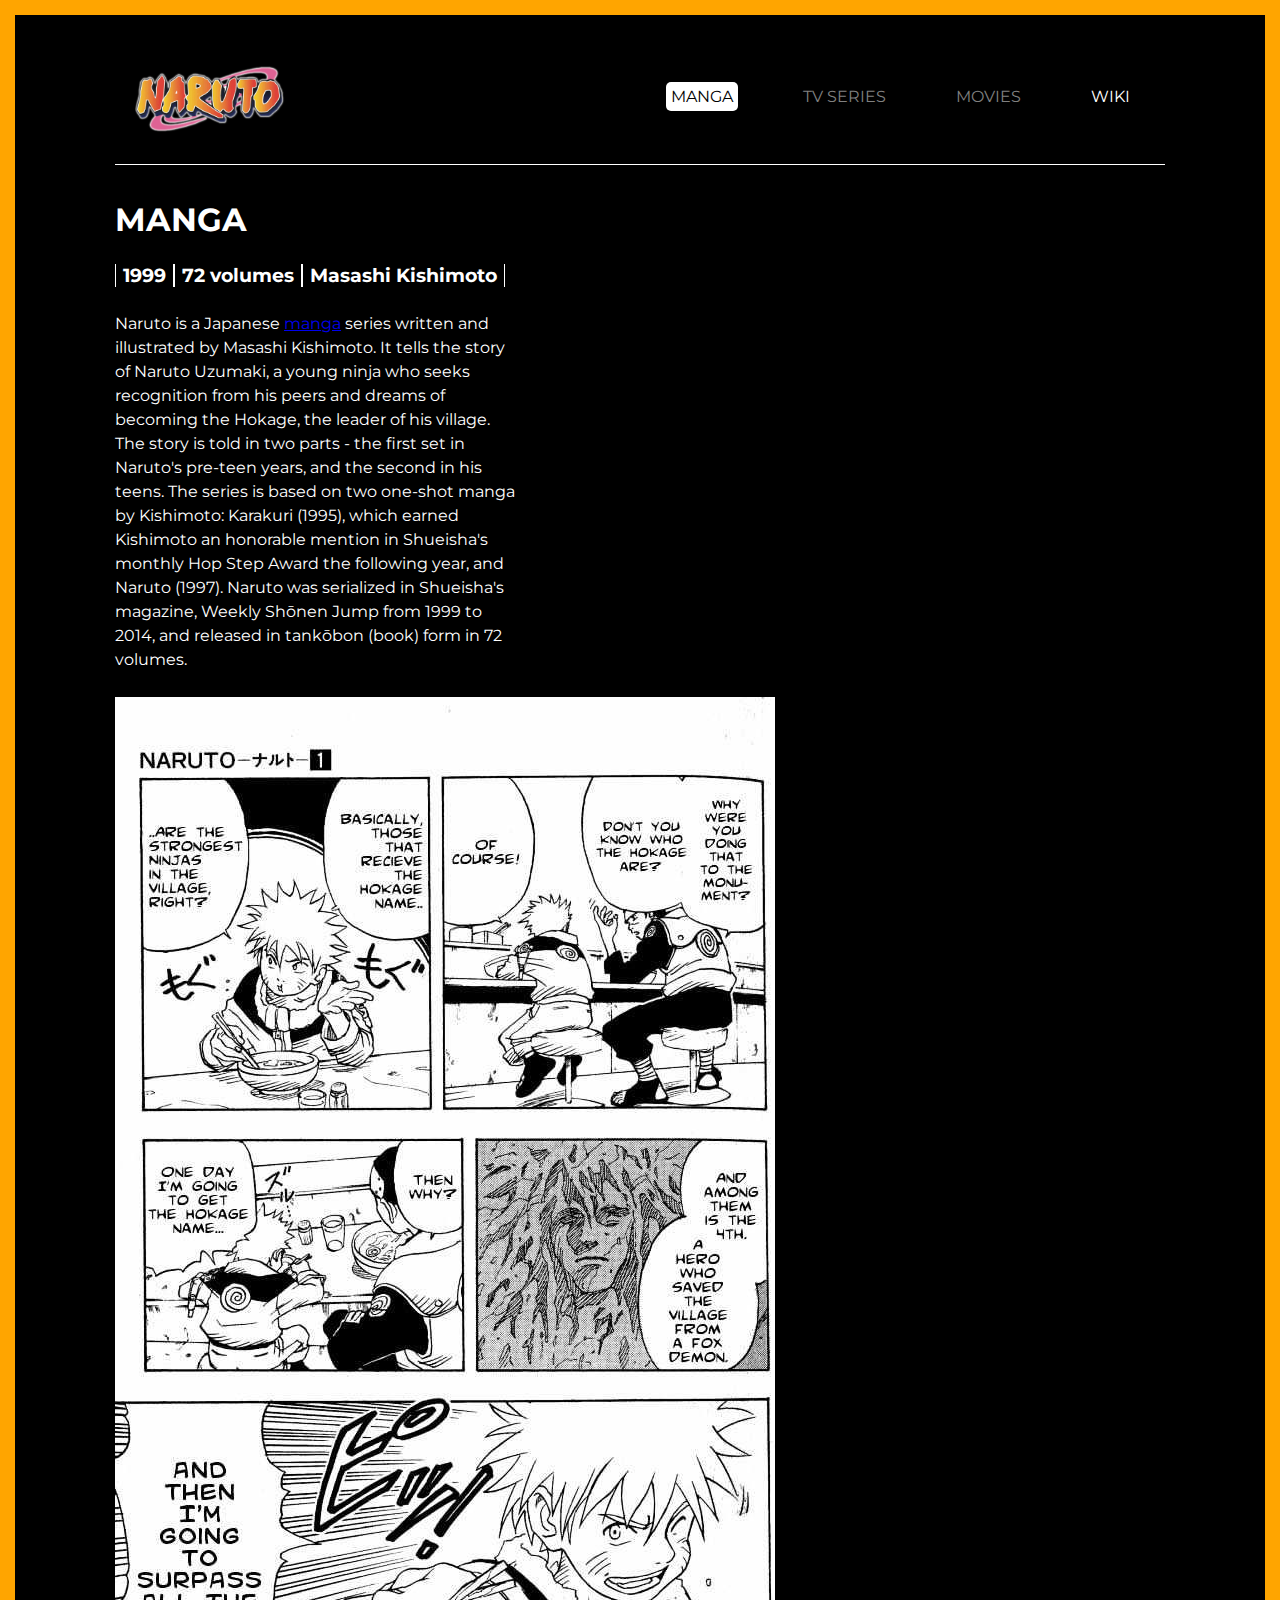
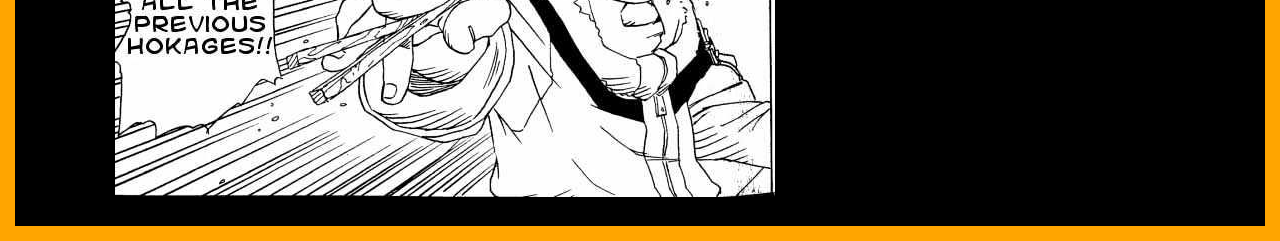
==== pages/index.html @ 5c50e511 "Implemented the navigation and logo header, implementing body content" ====
<!DOCTYPE html>
<html lang="en">
  <head>
    <meta charset="UTF-8" />
    <meta http-equiv="X-UA-Compatible" content="IE=edge" />
    <meta name="viewport" content="width=device-width, initial-scale=1.0" />
    <title>Document</title>
    <link rel="stylesheet" href="/styles/index.css" />
    <link rel="preconnect" href="https://fonts.googleapis.com" />
    <link rel="preconnect" href="https://fonts.gstatic.com" crossorigin />
    <link
      href="https://fonts.googleapis.com/css2?family=Montserrat&display=swap"
      rel="stylesheet"
    />
  </head>
  <body>
    <div id="main">
      <div id="navigation_row">
        <img id="logo" src="/pictures/naruto_logo.png" alt="logo" />
        <div id="navigation_items">
          <a href="index.html" class="navigation_item" id="nav_current"
            >MANGA</a
          >
          <a href="" class="navigation_item">TV SERIES</a>
          <a href="" class="navigation_item">MOVIES</a>
          <a
            href="https://naruto.fandom.com/wiki/Narutopedia"
            target="_blank"
            class="navigation_item"
            >WIKI</a
          >
        </div>
      </div>
      <div id="content">
        <h1>MANGA</h1>
        <div class="content_info">
          <h3>1999</h3>
          <h3>72 volumes</h3>
          <h3>Masashi Kishimoto</h3>
        </div>
        <div class="content_body">
          <p>
            Naruto is a Japanese
            <a href="https://en.wikipedia.org/wiki/Manga" target="_blank"
              >manga</a
            >
            series written and illustrated by Masashi Kishimoto. It tells the
            story of Naruto Uzumaki, a young ninja who seeks recognition from
            his peers and dreams of becoming the Hokage, the leader of his
            village. The story is told in two parts - the first set in Naruto's
            pre-teen years, and the second in his teens. The series is based on
            two one-shot manga by Kishimoto: Karakuri (1995), which earned
            Kishimoto an honorable mention in Shueisha's monthly Hop Step Award
            the following year, and Naruto (1997). Naruto was serialized in
            Shueisha's magazine, Weekly Shōnen Jump from 1999 to 2014, and
            released in tankōbon (book) form in 72 volumes.
          </p>
        </div>
        <img src="/pictures/manga_page.jpg" alt="Manga page" />
      </div>
    </div>
  </body>
</html>
---- styles/index.css ----
*{
    margin: 0;
    padding: 0;
}

body{
    background-color: black;
    border-style: solid;
    border-color: orange;
    border-width: 15px;
}

#main{
    margin: 2% 8%;
    display: flex;
    flex-direction: column;
}

#navigation_row{
    display: flex;
    flex-direction: row;
    justify-content: space-between;
    margin: 10px 0px;
    padding-bottom: 20px;
    border-bottom: thin solid white;
}

#logo{
    width: 150px;
    margin: 0px 0px 0px 20px;
}

#navigation_items{
    display: flex;
    flex-direction: row;
    align-items: center;
}

.navigation_item{
    font-family: 'Montserrat', sans-serif;
    color: white;
    margin: 0px 30px;
    padding: 5px;
    text-decoration: none;
}

.navigation_item:hover{
    font-family: 'Montserrat', sans-serif;
    width: fit-content;
    height: fit-content;
    color: black;
    background-color: white;
    border-radius: 5px;
}

.navigation_item:active{
    font-family: 'Montserrat', sans-serif;
    width: fit-content;
    height: fit-content;
    color: black;
    background-color: white;
    border-radius: 5px;
}

#nav_current{
    font-family: 'Montserrat', sans-serif;
    width: fit-content;
    height: fit-content;
    color: black;
    background-color: white;
    border-radius: 5px;
}

h1{
    margin: 25px 0px;
    font-weight: bolder;
    font-family: 'Montserrat', sans-serif;
    color: white;
}

p{
    color: white;
    font-family: 'Montserrat', sans-serif;
}

.content{
    display: flex;
    flex-direction: column;
}

.content_info{
    display: flex;
    flex-direction: row;
}

h3{
    font-family: 'Montserrat', sans-serif;
    font-weight: bold;
    color: white;
    padding: 0px 7px;
    border-left: thin white solid;
    border-right: thin white solid;
}

.content_body{
    line-height: 1.5;
    margin: 25px 0px;
    inline-size: 400px;
    overflow: visible;
    word-wrap: break-word;
    hyphens: manual;
}

a:visited{
    color: gray;
}
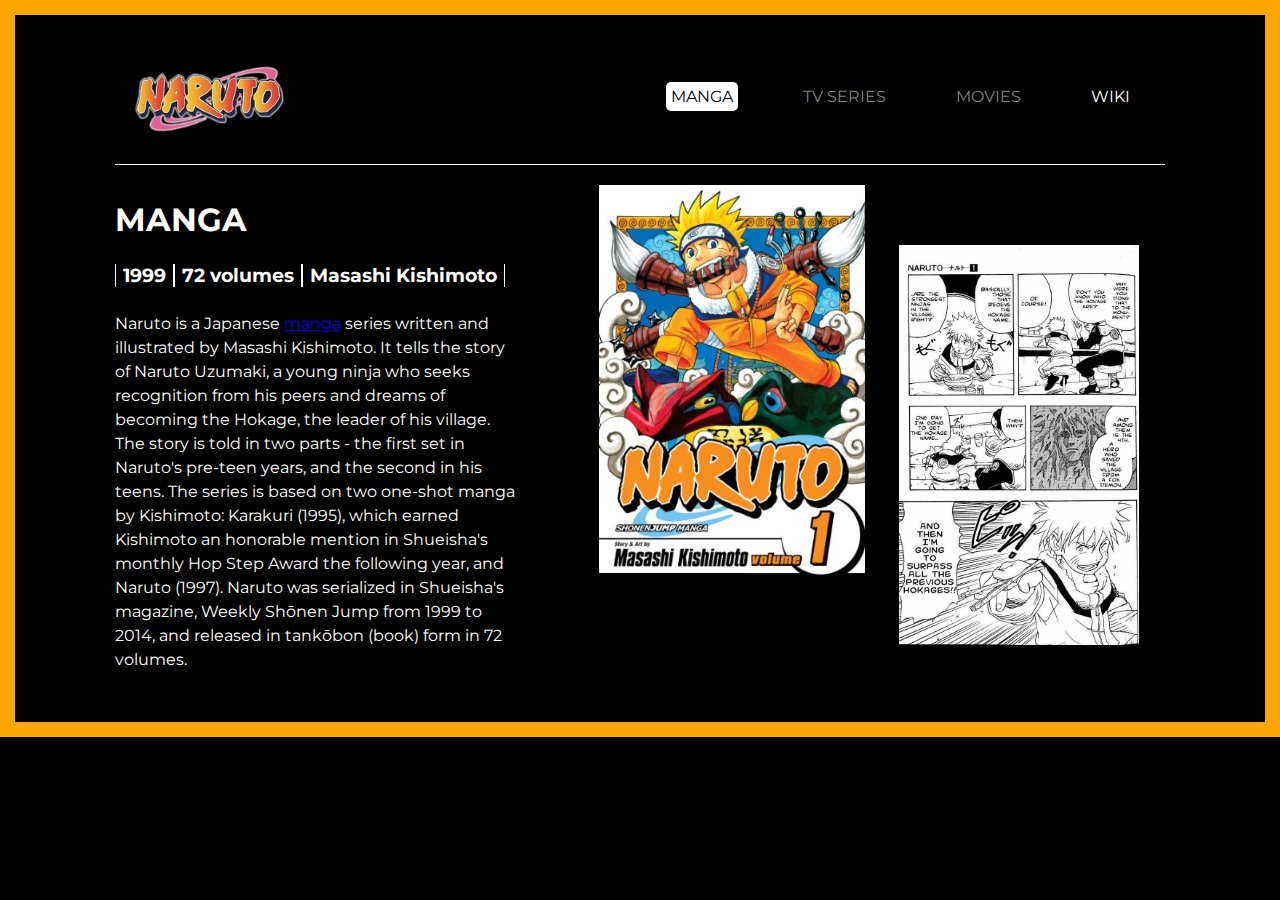
==== commit f0671e5e: "Finished content part of the page" ====
--- a/pages/index.html
+++ b/pages/index.html
@@ -32,31 +32,46 @@
         </div>
       </div>
       <div id="content">
-        <h1>MANGA</h1>
-        <div class="content_info">
-          <h3>1999</h3>
-          <h3>72 volumes</h3>
-          <h3>Masashi Kishimoto</h3>
+        <div id="content_info">
+          <h1>MANGA</h1>
+          <div class="content_quick_info">
+            <h3>1999</h3>
+            <h3>72 volumes</h3>
+            <h3>Masashi Kishimoto</h3>
+          </div>
+          <div class="content_full">
+            <p>
+              Naruto is a Japanese
+              <a href="https://en.wikipedia.org/wiki/Manga" target="_blank"
+                >manga</a
+              >
+              series written and illustrated by Masashi Kishimoto. It tells the
+              story of Naruto Uzumaki, a young ninja who seeks recognition from
+              his peers and dreams of becoming the Hokage, the leader of his
+              village. The story is told in two parts - the first set in
+              Naruto's pre-teen years, and the second in his teens. The series
+              is based on two one-shot manga by Kishimoto: Karakuri (1995),
+              which earned Kishimoto an honorable mention in Shueisha's monthly
+              Hop Step Award the following year, and Naruto (1997). Naruto was
+              serialized in Shueisha's magazine, Weekly Shōnen Jump from 1999 to
+              2014, and released in tankōbon (book) form in 72 volumes.
+            </p>
+          </div>
         </div>
-        <div class="content_body">
-          <p>
-            Naruto is a Japanese
-            <a href="https://en.wikipedia.org/wiki/Manga" target="_blank"
-              >manga</a
-            >
-            series written and illustrated by Masashi Kishimoto. It tells the
-            story of Naruto Uzumaki, a young ninja who seeks recognition from
-            his peers and dreams of becoming the Hokage, the leader of his
-            village. The story is told in two parts - the first set in Naruto's
-            pre-teen years, and the second in his teens. The series is based on
-            two one-shot manga by Kishimoto: Karakuri (1995), which earned
-            Kishimoto an honorable mention in Shueisha's monthly Hop Step Award
-            the following year, and Naruto (1997). Naruto was serialized in
-            Shueisha's magazine, Weekly Shōnen Jump from 1999 to 2014, and
-            released in tankōbon (book) form in 72 volumes.
-          </p>
+        <div id="container">
+          <img
+            id="img1"
+            src="/pictures/manga_page.jpg"
+            alt="Manga page"
+            style="max-height: 400px"
+          />
+          <img
+            id="img2"
+            src="/pictures/manga_cover.jpg"
+            alt="Manga cover page"
+            style="max-height: 400px"
+          />
         </div>
-        <img src="/pictures/manga_page.jpg" alt="Manga page" />
       </div>
     </div>
   </body>
--- a/styles/index.css
+++ b/styles/index.css
@@ -83,12 +83,17 @@
     font-family: 'Montserrat', sans-serif;
 }
 
-.content{
+#content{
+    display: flex;
+    flex-direction: row;
+}
+
+.content_info{
     display: flex;
     flex-direction: column;
 }
 
-.content_info{
+.content_quick_info{
     display: flex;
     flex-direction: row;
 }
@@ -102,7 +107,7 @@
     border-right: thin white solid;
 }
 
-.content_body{
+.content_full{
     line-height: 1.5;
     margin: 25px 0px;
     inline-size: 400px;
@@ -115,6 +120,27 @@
     color: gray;
 }
 
+#container{
+    position: relative;
+    margin: 1% 8%;
+}
+
+#img1{
+    position: absolute;
+    z-index: 2;
+    top: 12%;
+    left: 300px;
+}
+
+#img2{
+    position: absolute;
+    z-index: 1;
+    top: 0;
+    left: 0;
+}
 
 
 
+
+
+
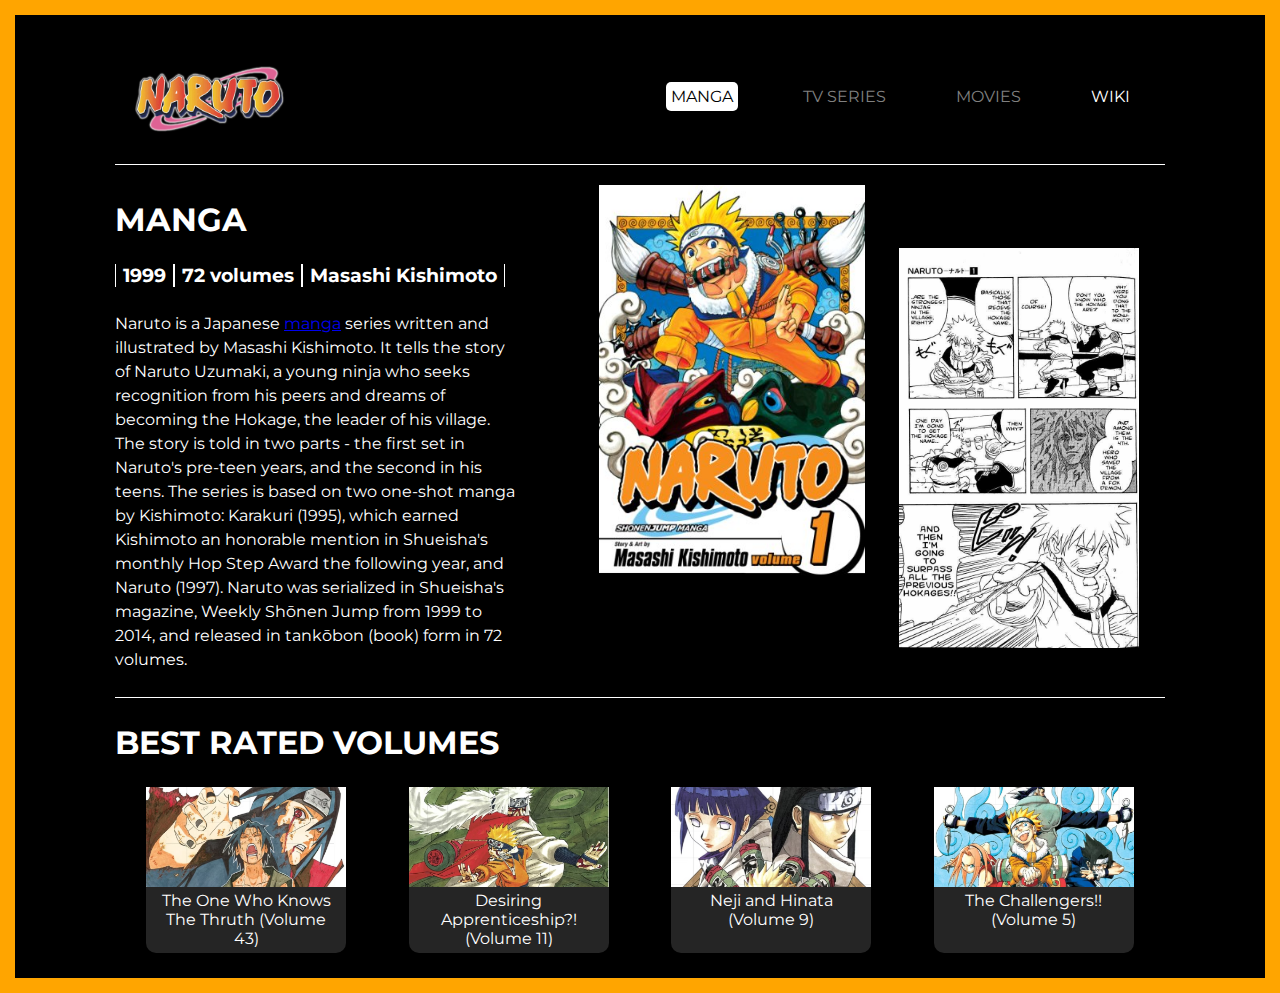
==== commit d268440b: "Finished best volumes section, whole manga page is implemented" ====
--- a/pages/index.html
+++ b/pages/index.html
@@ -73,6 +73,55 @@
           />
         </div>
       </div>
+      <div id="additional">
+        <h1>BEST RATED VOLUMES</h1>
+        <div id="additional_row">
+          <div class="volume_info">
+            <a
+              href="https://naruto.fandom.com/wiki/The_One_Who_Knows_the_Truth_(volume)"
+              target="_blank"
+              ><img
+                class="volume_img"
+                src="/pictures/top_volume1.avif"
+                alt="Top volume"
+            /></a>
+            <p class="volume_title">The One Who Knows The Thruth (Volume 43)</p>
+          </div>
+          <div class="volume_info">
+            <a
+              href="https://naruto.fandom.com/wiki/Desiring_Apprenticeship%3F!_(volume)"
+              target="_blank"
+              ><img
+                class="volume_img"
+                src="/pictures/top_volume2.avif"
+                alt="Top volume"
+            /></a>
+            <p class="volume_title">Desiring Apprenticeship?! (Volume 11)</p>
+          </div>
+          <div class="volume_info">
+            <a
+              href="https://naruto.fandom.com/wiki/Neji_and_Hinata_(volume)"
+              target="_blank"
+              ><img
+                class="volume_img"
+                src="/pictures/top_volume3.avif"
+                alt="Top volume"
+            /></a>
+            <p class="volume_title">Neji and Hinata (Volume 9)</p>
+          </div>
+          <div class="volume_info">
+            <a
+              href="https://naruto.fandom.com/wiki/The_Challengers!!_(volume)"
+              target="_blank"
+              ><img
+                class="volume_img"
+                src="/pictures/top_volume4.avif"
+                alt="Top volume"
+            /></a>
+            <p class="volume_title">The Challengers!! (Volume 5)</p>
+          </div>
+        </div>
+      </div>
     </div>
   </body>
 </html>
--- a/styles/index.css
+++ b/styles/index.css
@@ -86,6 +86,7 @@
 #content{
     display: flex;
     flex-direction: row;
+    border-bottom: thin white solid;
 }
 
 .content_info{
@@ -139,8 +140,44 @@
     left: 0;
 }
 
+#additional{
+    display: flexbox;
+    flex-direction: column;
+}
+
+#additional_row{
+    display: flex;
+    flex-direction: row;
+    justify-content: space-around;
+}
+
+.volume_info{
+    display: flex;
+    flex-direction: column;
+    align-items: center;
+    background-color: #252525;
+    border-radius: 10px;
+    padding-bottom: 5px;
+}
+
+.volume_img{
+    height: 100px;
+    width: 200px;
+}
+
+.volume_title{
+    text-align: center;
+    inline-size: 175px;
+    object-fit: cover;
+    overflow: visible;
+    word-wrap: break-word;
+    hyphens: manual;
+}
 
 
 
 
 
+
+
+
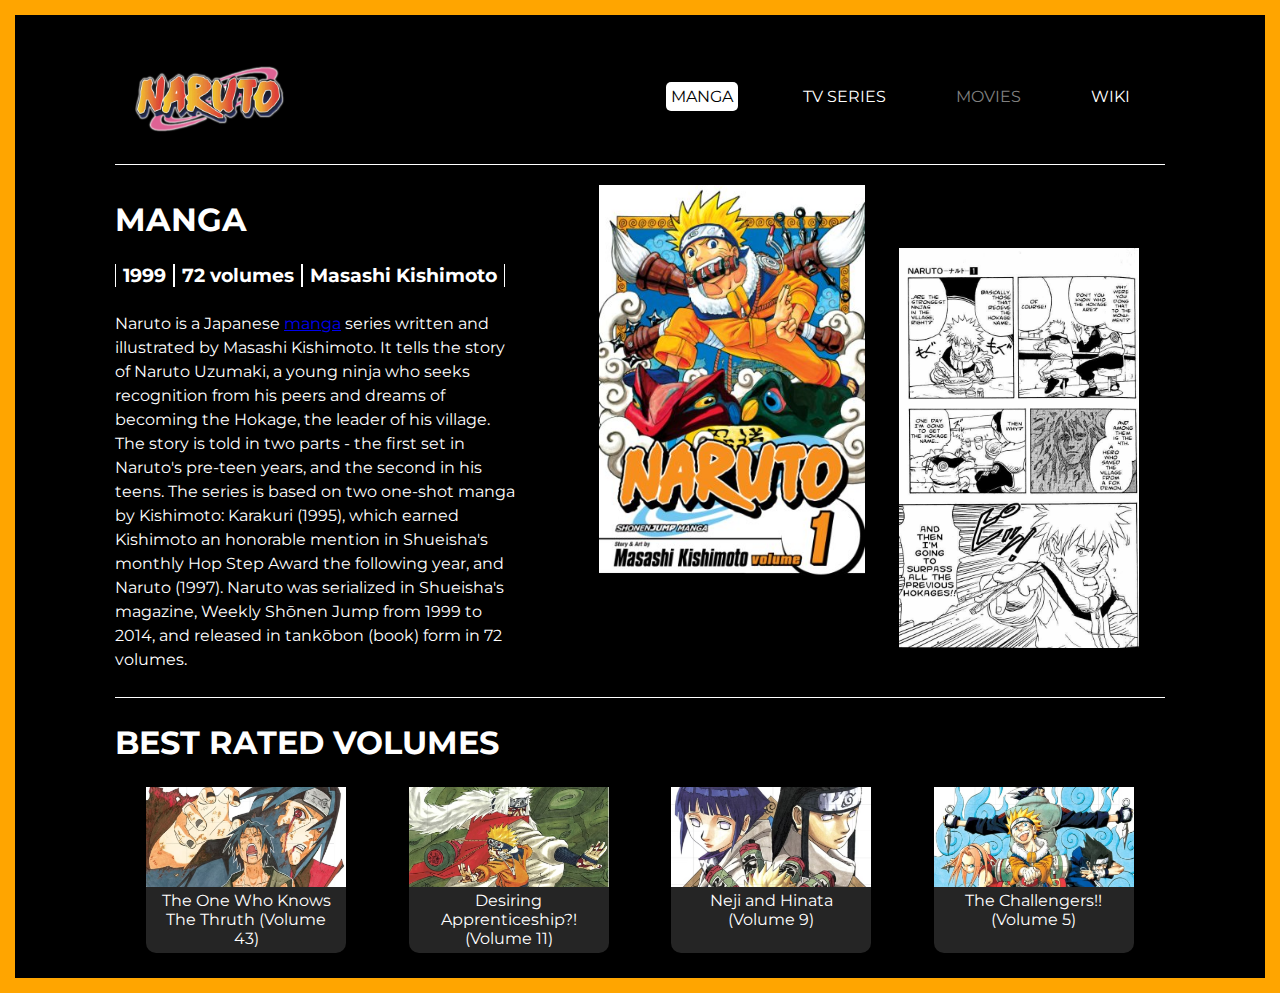
==== commit 15063919: "Finished Tv Series" ====
--- a/pages/index.html
+++ b/pages/index.html
@@ -4,7 +4,7 @@
     <meta charset="UTF-8" />
     <meta http-equiv="X-UA-Compatible" content="IE=edge" />
     <meta name="viewport" content="width=device-width, initial-scale=1.0" />
-    <title>Document</title>
+    <title>NarutoWEB</title>
     <link rel="stylesheet" href="/styles/index.css" />
     <link rel="preconnect" href="https://fonts.googleapis.com" />
     <link rel="preconnect" href="https://fonts.gstatic.com" crossorigin />
@@ -21,7 +21,7 @@
           <a href="index.html" class="navigation_item" id="nav_current"
             >MANGA</a
           >
-          <a href="" class="navigation_item">TV SERIES</a>
+          <a href="/pages/tvSeries.html" class="navigation_item">TV SERIES</a>
           <a href="" class="navigation_item">MOVIES</a>
           <a
             href="https://naruto.fandom.com/wiki/Narutopedia"
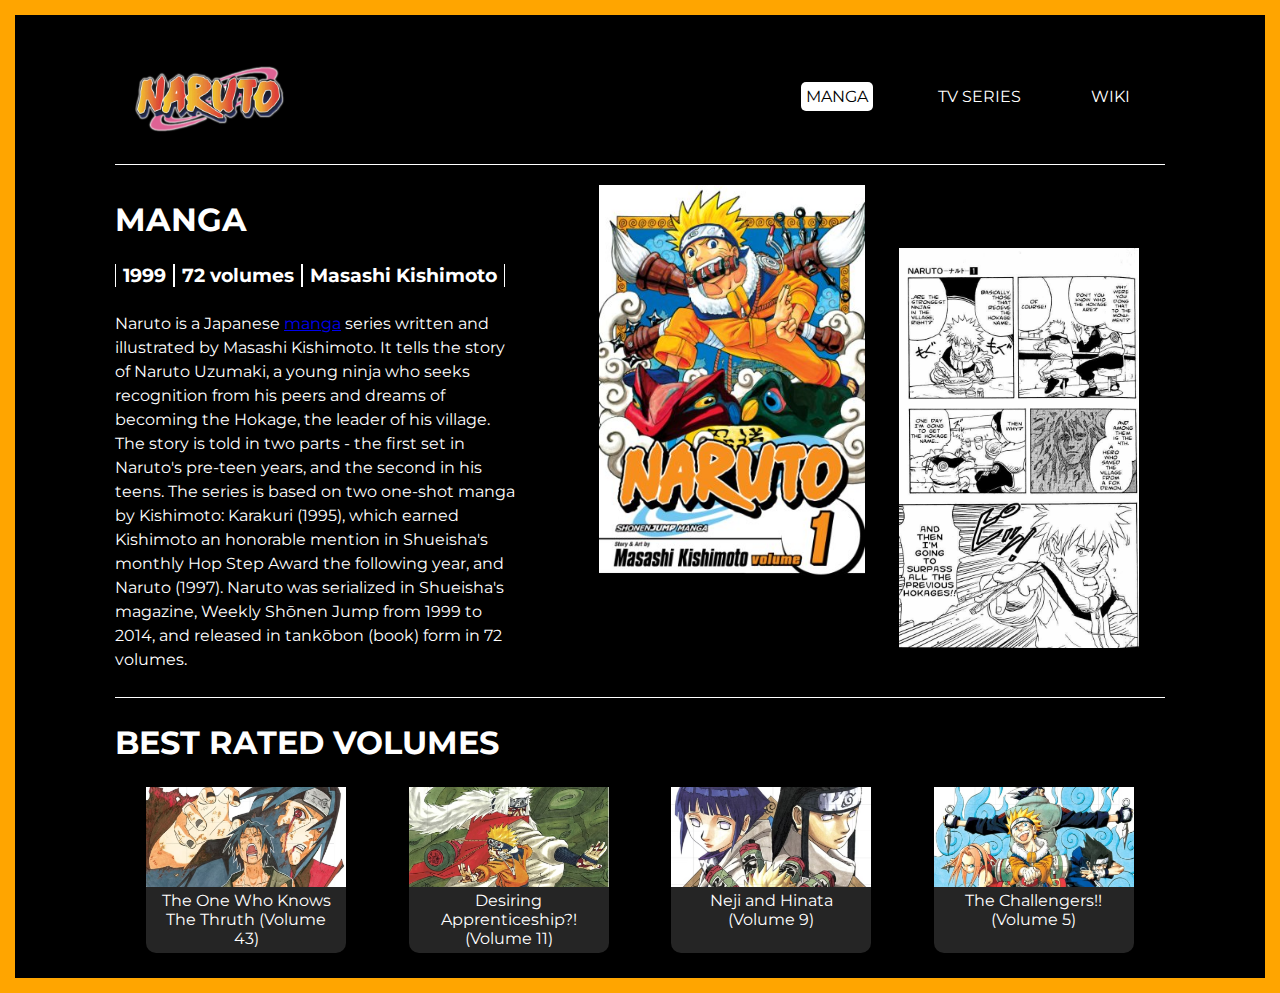
==== commit c094eece: "test" ====
--- a/pages/index.html
+++ b/pages/index.html
@@ -22,7 +22,6 @@
             >MANGA</a
           >
           <a href="/pages/tvSeries.html" class="navigation_item">TV SERIES</a>
-          <a href="" class="navigation_item">MOVIES</a>
           <a
             href="https://naruto.fandom.com/wiki/Narutopedia"
             target="_blank"
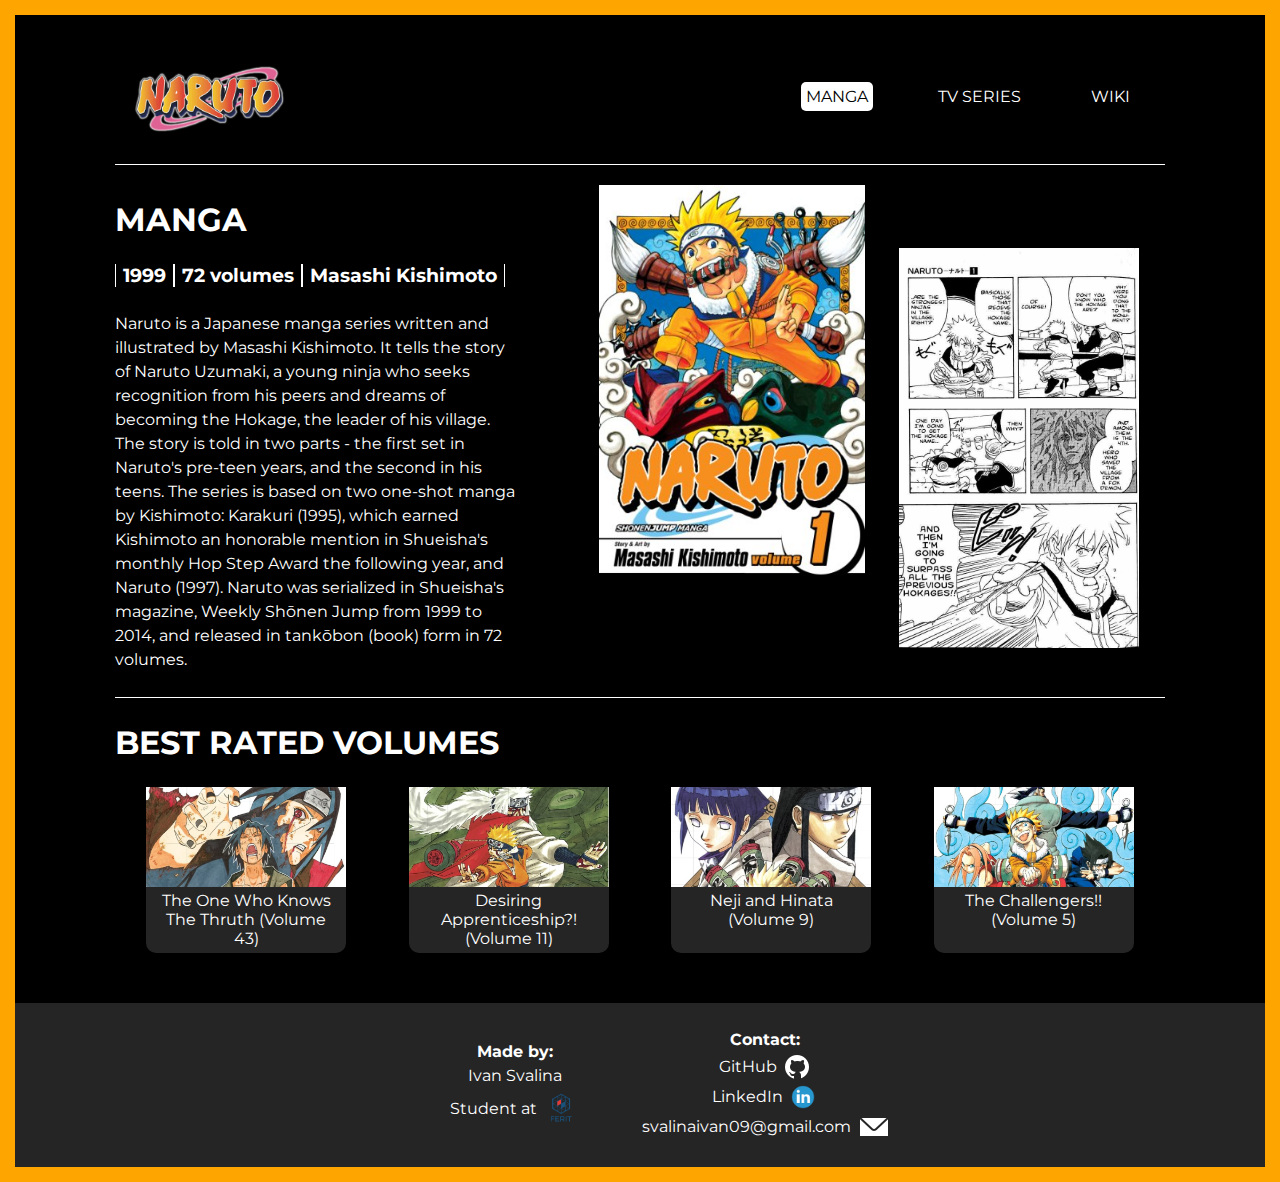
==== commit ea5f0c70: "Added footer to both pages" ====
--- a/pages/index.html
+++ b/pages/index.html
@@ -41,7 +41,7 @@
           <div class="content_full">
             <p>
               Naruto is a Japanese
-              <a href="https://en.wikipedia.org/wiki/Manga" target="_blank"
+              <a href="https://en.wikipedia.org/wiki/Manga" target="_blank" id="content_link"
                 >manga</a
               >
               series written and illustrated by Masashi Kishimoto. It tells the
@@ -122,5 +122,30 @@
         </div>
       </div>
     </div>
+    <div id="footer">
+      <div class="footer_item">
+        <p class="footer_item_title">Made by:</p>
+        <p>Ivan Svalina</p>
+        <div class="footer_item_row">
+          <p>Student at </p>
+          <a href="https://www.ferit.unios.hr/" target="_blank"><img src="/pictures/ferit.png" alt="github icoc" style="height: 30px; margin-left: 5px; margin-top: 5px;"></a>
+        </div>
+      </div>
+      <div class="footer_item">
+        <p class="footer_item_title">Contact:</p>
+        <div class="footer_item_row">
+          <a href="https://github.com/Svale09" target="_blank">GitHub</a>
+          <img src="/pictures/icons8-github-30.png" alt="github icoc" style="height: 30px; margin-left: 5px;">
+        </div>
+        <div class="footer_item_row">
+          <a href="https://www.linkedin.com/in/ivansvalina0908/" target="_blank">LinkedIn</a>
+          <img src="/pictures/linkedIN.png" alt="github icoc" style="height: 30px; margin-left: 5px;">
+        </div>
+        <div class="footer_item_row">
+          <p>svalinaivan09@gmail.com</p>
+          <img src="/pictures/icons8-mail-30.png" alt="github icoc" style="height: 30px; margin-left: 8px;">
+        </div>
+      </div>
+    </div>
   </body>
 </html>
--- a/styles/index.css
+++ b/styles/index.css
@@ -117,6 +117,15 @@
     hyphens: manual;
 }
 
+a{
+    font-family:'Montserrat', sans-serif;
+}
+
+a:link{
+    color: white;
+    text-decoration: none;
+}
+
 a:visited{
     color: gray;
 }
@@ -174,10 +183,34 @@
     hyphens: manual;
 }
 
-
-
-
-
-
-
-
+#footer{
+    margin-top: 4%;
+    display: flex;
+    flex-direction: row;
+    justify-content: center;
+    align-items: center;
+    background-color: #252525;
+}
+
+.footer_item{
+    display: flex;
+    flex-direction: column;
+    margin: 2%;
+    text-align: center;
+    inline-size: 200px;
+    line-height: 1.5;
+}
+
+.footer_item_title{
+    font-weight: bolder;
+    font-size: medium;
+    font-family: 'Montserrat', sans-serif;
+}
+
+.footer_item_row{
+    display: flex;
+    flex-direction: row;
+    justify-content: center;
+    align-items: center;
+}
+
